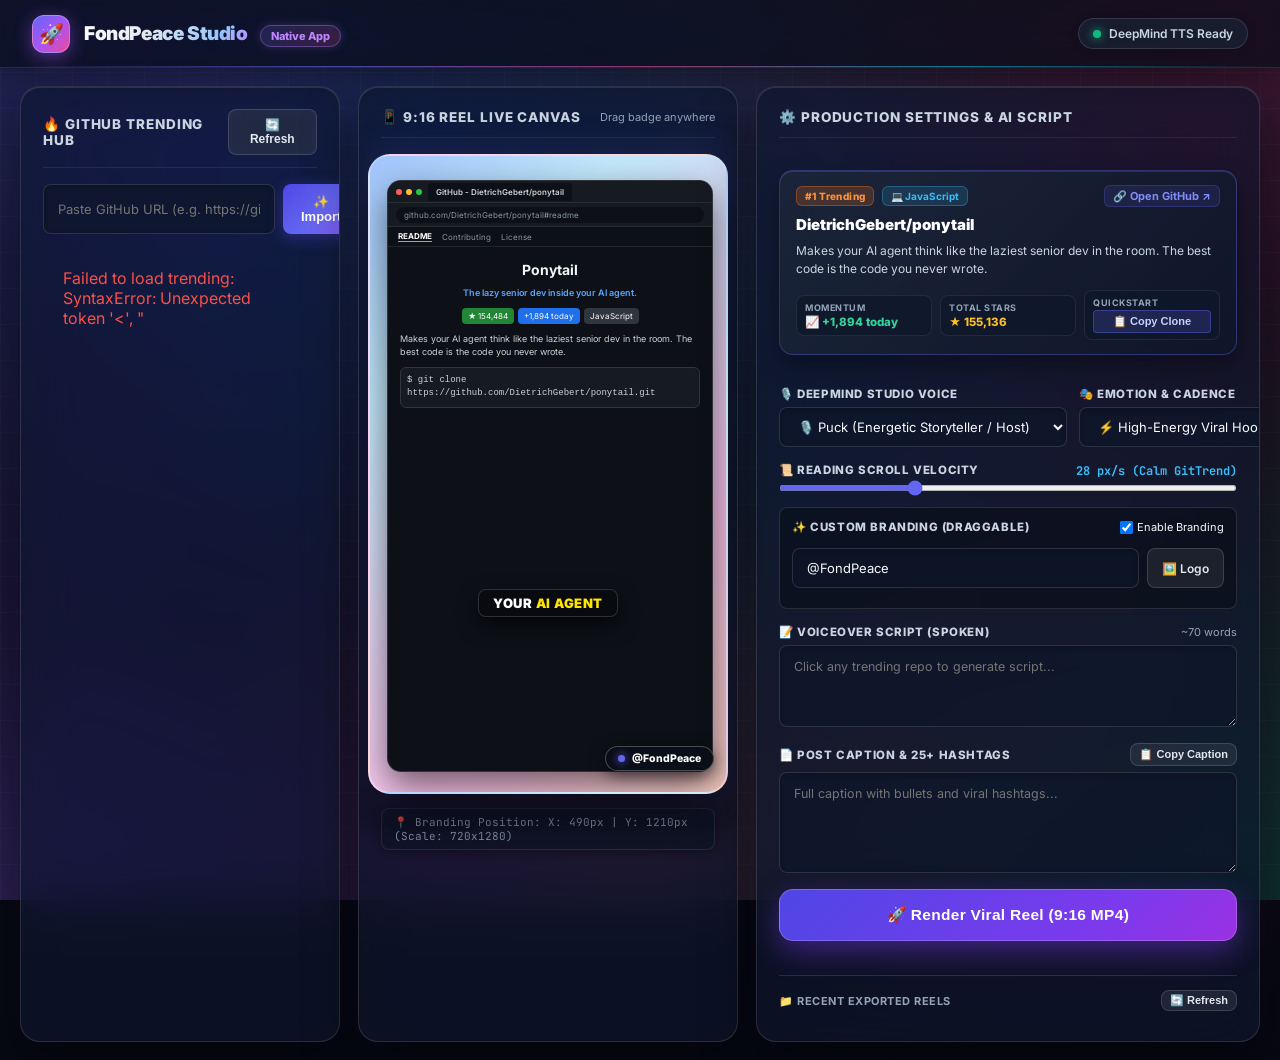
==== static/index.html @ ed423182 "Initial commit: FondPeace Studio - Viral GitTrend Reel Engine" ====
<!DOCTYPE html>
<html lang="en">
<head>
  <meta charset="UTF-8">
  <meta name="viewport" content="width=device-width, initial-scale=1.0, maximum-scale=1.0, user-scalable=no, viewport-fit=cover">
  <title>FondPeace Studio — Viral GitTrend Reel Engine</title>
  
  <!-- PWA & Native App Meta Tags -->
  <link rel="manifest" href="/static/manifest.json">
  <meta name="theme-color" content="#070913">
  <meta name="mobile-web-app-capable" content="yes">
  <meta name="apple-mobile-web-app-capable" content="yes">
  <meta name="apple-mobile-web-app-status-bar-style" content="black-translucent">
  <link rel="apple-touch-icon" href="/static/icon-192.png">
  <link rel="icon" type="image/png" href="/static/icon-192.png">

  <link rel="stylesheet" href="/static/style.css">
</head>
<body>

  <!-- Header -->
  <header>
    <div class="brand-container">
      <div class="brand-logo">🚀</div>
      <div>
        <span class="brand-title">FondPeace Studio</span>
        <span class="brand-tag">Native App</span>
      </div>
    </div>
    <div class="header-status">
      <div class="status-badge" id="api-status-pill">
        <span class="pulse-dot"></span>
        <span id="api-status-text">DeepMind TTS Ready</span>
      </div>
      <button id="btn-install-pwa" class="btn-install-app" title="Install as standalone desktop/mobile app" style="display: none;">
        <span>📲</span>
        <span>Install App</span>
      </button>
    </div>
  </header>

  <!-- Main Studio Layout -->
  <div class="studio-layout">

    <!-- Left Panel: Trending Hub -->
    <section class="panel" id="panel-trending">
      <div class="panel-header">
        <span class="panel-title">🔥 GitHub Trending Hub</span>
        <button id="btn-refresh-trending" class="btn-secondary" title="Fetch fresh daily trending repos">🔄 Refresh</button>
      </div>

      <div class="search-box">
        <input type="text" id="custom-repo-input" class="input-styled" placeholder="Paste GitHub URL (e.g. https://github.com/...)">
        <button id="btn-load-custom" class="btn-primary">✨ Import</button>
      </div>

      <div id="trending-list-container" class="trending-list">
        <!-- Loaded dynamically via app.js -->
        <div style="text-align:center; padding: 40px; color: var(--text-muted); font-size: 13px;">
          Scanning today's breakout repositories...
        </div>
      </div>
    </section>

    <!-- Center Panel: 9:16 Canvas Studio Preview with Draggable Watermark -->
    <section class="panel preview-panel" id="panel-preview">
      <div class="panel-header" style="width: 100%;">
        <span class="panel-title">📱 9:16 Reel Live Canvas</span>
        <div style="display: flex; gap: 8px; align-items: center;">
          <button id="btn-toggle-center-video" class="btn-secondary" style="display: none; padding: 3px 8px; font-size: 11px; color: var(--accent-green); border-color: rgba(16, 185, 129, 0.4);">▶️ Watch Video</button>
          <span style="font-size: 11px; color: var(--text-muted);" id="badge-drag-hint">Drag badge anywhere</span>
        </div>
      </div>

      <!-- 360x640 scaled preview of 720x1280 stage -->
      <div id="canvas-stage" class="canvas-wrapper">
        <!-- Live Center Video Player (Fills full 360x640 phone canvas with zero shrinking) -->
        <video id="center-video-player" class="center-video-canvas" controls autoplay loop playsinline style="display: none; position: absolute; inset: 0; width: 100%; height: 100%; object-fit: contain; background: #000; border-radius: 20px; z-index: 900;"></video>
        <div class="mockup-inner">
          <div class="mock-titlebar">
            <div style="display:flex; gap:4px;">
              <span style="width:6px; height:6px; border-radius:50%; background:#ff5f56; display:inline-block;"></span>
              <span style="width:6px; height:6px; border-radius:50%; background:#ffbd2e; display:inline-block;"></span>
              <span style="width:6px; height:6px; border-radius:50%; background:#27c93f; display:inline-block;"></span>
            </div>
            <div class="mock-tab" id="preview-tab-name">GitHub - DietrichGebert/ponytail</div>
          </div>
          <div class="mock-addressbar">
            <div class="mock-url" id="preview-address-url">github.com/DietrichGebert/ponytail#readme</div>
          </div>
          <div class="mock-subtabs">
            <span style="color:#fff; font-weight:700; border-bottom:1.5px solid #f78166;">README</span>
            <span>Contributing</span>
            <span>License</span>
          </div>
          <div class="mock-content" id="preview-mock-content">
            <h1 id="preview-repo-title">Ponytail</h1>
            <p id="preview-repo-tagline" style="text-align:center; color:#58a6ff; font-weight:600;">The lazy senior dev inside your AI agent.</p>
            <div style="display:flex; gap:4px; justify-content:center; margin:8px 0;">
              <span id="preview-stars-badge" style="background:#238636; color:#fff; padding:2px 6px; border-radius:4px; font-size:8px;">★ 154,484</span>
              <span id="preview-today-badge" style="background:#1f6feb; color:#fff; padding:2px 6px; border-radius:4px; font-size:8px;">+1,894 today</span>
              <span id="preview-lang-badge" style="background:#30363d; color:#fff; padding:2px 6px; border-radius:4px; font-size:8px;">JavaScript</span>
            </div>
            <p id="preview-repo-desc">Makes your AI agent think like the laziest senior dev in the room. The best code is the code you never wrote.</p>
            <div id="preview-cmd-badge" style="background:#161b22; padding:6px; border-radius:6px; border:1px solid #30363d; font-family:monospace; margin-top:8px;">
              $ git clone https://github.com/DietrichGebert/ponytail.git
            </div>
          </div>
        </div>

        <!-- Hormozi Subtitles Preview -->
        <div class="mock-captions">
          <div class="mock-caption-box">
            YOUR <span style="color: #ffe600;">AI AGENT</span>
          </div>
        </div>

        <!-- INTERACTIVE DRAGGABLE BRANDING ELEMENT -->
        <div id="draggable-branding" style="left: 235px; top: 590px;">
          <div class="branding-pill" id="preview-brand-element">
            <span class="branding-dot"></span>
            <span id="preview-brand-text">@FondPeace</span>
          </div>
        </div>
      </div>

      <div class="branding-pos-readout" id="pos-readout">
        📍 Branding Position: X: 490px | Y: 1210px (Scale: 720x1280)
      </div>
    </section>

    <!-- Right Panel: Voice, Branding, Script & Production Engine -->
    <section class="panel studio-controls" id="panel-studio">
      <div class="panel-header">
        <span class="panel-title">⚙️ Production Settings & AI Script</span>
      </div>

      <!-- Selected Repository Full Details Card -->
      <div id="selected-repo-card" class="selected-repo-card">
        <div class="selected-repo-header">
          <div style="display:flex; align-items:center; gap:8px;">
            <span id="selected-repo-rank" class="repo-rank-pill">#1 Trending</span>
            <span id="selected-repo-lang" class="repo-lang-pill">💻 JavaScript</span>
          </div>
          <a id="selected-repo-link" href="https://github.com/DietrichGebert/ponytail" target="_blank" rel="noopener noreferrer" class="repo-gh-link">
            🔗 Open GitHub ↗
          </a>
        </div>
        <h3 id="selected-repo-name" class="selected-repo-title">DietrichGebert/ponytail</h3>
        <p id="selected-repo-desc" class="selected-repo-description">
          Makes your AI agent think like the laziest senior dev in the room. The best code is the code you never wrote.
        </p>
        <div class="selected-repo-stats">
          <div class="stat-chip">
            <span class="stat-label">Momentum</span>
            <span id="selected-repo-today" class="stat-val highlight-green">📈 +1,894 today</span>
          </div>
          <div class="stat-chip">
            <span class="stat-label">Total Stars</span>
            <span id="selected-repo-stars" class="stat-val highlight-yellow">★ 155,136</span>
          </div>
          <div class="stat-chip">
            <span class="stat-label">Quickstart</span>
            <button id="btn-copy-clone-cmd" class="btn-copy-chip" title="Copy clone command">📋 Copy Clone</button>
          </div>
        </div>
      </div>

      <!-- Voice & Emotion -->
      <div style="display: grid; grid-template-columns: 1fr 1fr; gap: 12px;">
        <div class="control-group">
          <label class="control-label">🎙️ DeepMind Studio Voice</label>
          <select id="select-voice" class="select-styled">
            <option value="Puck" selected>🎙️ Puck (Energetic Storyteller / Host)</option>
            <option value="Fenrir">🔥 Fenrir (Bold & Intense Tech)</option>
            <option value="Zephyr">⚡ Zephyr (Gen-Z Fast-Paced Viral)</option>
            <option value="Kore">🌸 Kore (Calm Explainer)</option>
            <option value="Charon">🎬 Charon (Deep Cinematic Authority)</option>
          </select>
        </div>

        <div class="control-group">
          <label class="control-label">🎭 Emotion & Cadence</label>
          <select id="select-emotion" class="select-styled">
            <option value="high-energy viral storytelling" selected>⚡ High-Energy Viral Hook</option>
            <option value="bold breakthrough authority">🔥 Bold Tech Breakthrough</option>
            <option value="conversational podcast">🎙️ Conversational Storyteller</option>
            <option value="fast-paced modern">🚀 Fast-Paced Punchy</option>
          </select>
        </div>
      </div>

      <!-- Scroll Speed Slider -->
      <div class="control-group">
        <div style="display: flex; justify-content: space-between;">
          <label class="control-label">📜 Reading Scroll Velocity</label>
          <span class="slider-val" id="scroll-val">28 px/s (Calm GitTrend)</span>
        </div>
        <div class="slider-container">
          <input type="range" id="scroll-slider" class="slider-styled" min="15" max="60" value="28" step="1">
        </div>
      </div>

      <!-- Draggable Branding Settings -->
      <div class="control-group" style="background: rgba(0,0,0,0.3); padding: 12px; border-radius: var(--radius-sm); border: 1px solid var(--border-color);">
        <div style="display: flex; justify-content: space-between; align-items: center; margin-bottom: 8px;">
          <label class="control-label">✨ Custom Branding (Draggable)</label>
          <label style="font-size: 11px; display: flex; align-items: center; gap: 4px; cursor: pointer;">
            <input type="checkbox" id="brand-enabled-check" checked> Enable Branding
          </label>
        </div>

        <div style="display: flex; gap: 8px; margin-bottom: 8px;">
          <input type="text" id="brand-text-input" class="input-styled" value="@FondPeace" placeholder="Channel / Brand Text">
          <label class="btn-secondary" style="display: flex; align-items: center; gap: 4px; cursor: pointer;">
            🖼️ Logo
            <input type="file" id="logo-file-input" accept="image/*" style="display:none;">
          </label>
        </div>
      </div>

      <!-- AI Spoken Script -->
      <div class="control-group">
        <div style="display:flex; justify-content: space-between; align-items:center;">
          <label class="control-label">📝 Voiceover Script (Spoken)</label>
          <span style="font-size: 11px; color: var(--text-muted);" id="script-word-count">~70 words</span>
        </div>
        <textarea id="script-textarea" class="textarea-styled" rows="3" placeholder="Click any trending repo to generate script..."></textarea>
      </div>

      <!-- Full Instagram Caption -->
      <div class="control-group">
        <div style="display:flex; justify-content: space-between; align-items:center;">
          <label class="control-label">📄 Post Caption & 25+ Hashtags</label>
          <button id="btn-copy-caption" class="btn-secondary" style="padding: 4px 8px; font-size: 11px;">📋 Copy Caption</button>
        </div>
        <textarea id="caption-textarea" class="textarea-styled" rows="4" placeholder="Full caption with bullets and viral hashtags..."></textarea>
      </div>

      <!-- Render Action & Progress -->
      <button id="btn-render-reel" class="btn-cta">
        <span>🚀 Render Viral Reel (9:16 MP4)</span>
      </button>

      <!-- Live Progress Bar -->
      <div id="render-progress-card" class="render-card" style="display: none;">
        <div class="progress-header">
          <span id="progress-step-text">Rendering Reel...</span>
          <span id="progress-pct-text">0%</span>
        </div>
        <div class="progress-bar-bg">
          <div id="progress-bar-fill" class="progress-bar-fill"></div>
        </div>
        <div class="progress-status-msg">
          <span class="pulse-dot"></span>
          <span id="progress-detail-text">Preparing assets and Chromium pipeline...</span>
        </div>
      </div>

      <!-- Generated Video Output -->
      <div id="video-output-box" class="video-preview-box" style="display: none;">
        <div style="display:flex; justify-content:space-between; align-items:center;">
          <span style="font-weight:700; font-size:13px; color:var(--accent-green);">🎉 Viral Reel Generated!</span>
          <a id="btn-download-video" href="#" download class="btn-primary" style="padding:6px 12px; font-size:12px;">⬇️ Download MP4</a>
        </div>
        <video id="final-video-player" class="video-player" controls autoplay loop playsinline></video>
      </div>

      <!-- Recent Rendered Reels Gallery -->
      <div id="recent-videos-section" style="margin-top: 18px; border-top: 1px solid var(--border-color); padding-top: 14px;">
        <div style="display:flex; justify-content:space-between; align-items:center; margin-bottom:8px;">
          <span style="font-weight:700; font-size:11px; color:var(--text-muted); text-transform:uppercase; letter-spacing:0.5px;">📁 Recent Exported Reels</span>
          <button id="btn-refresh-videos" class="btn-secondary" style="padding:3px 8px; font-size:11px;">🔄 Refresh</button>
        </div>
        <div id="recent-videos-list" style="display:flex; flex-direction:column; gap:6px; max-height:150px; overflow-y:auto;">
          <!-- Dynamically populated -->
        </div>
      </div>

    </section>

  </div>

  <!-- Mobile Bottom App Navigation Bar (Active on Mobile & Small Tablets) -->
  <nav class="mobile-bottom-nav" id="mobile-nav">
    <button class="nav-tab active" data-target="panel-trending">
      <span class="nav-icon">🔥</span>
      <span class="nav-label">Trending</span>
    </button>
    <button class="nav-tab" data-target="panel-preview">
      <span class="nav-icon">📱</span>
      <span class="nav-label">Preview</span>
    </button>
    <button class="nav-tab" data-target="panel-studio">
      <span class="nav-icon">⚙️</span>
      <span class="nav-label">Studio</span>
    </button>
    <button class="nav-tab" data-target="recent-videos-section">
      <span class="nav-icon">📁</span>
      <span class="nav-label">Library</span>
    </button>
  </nav>

  <script src="/static/app.js"></script>
</body>
</html>
---- static/style.css ----
@import url('https://fonts.googleapis.com/css2?family=Inter:wght@400;500;600;700;800;900&family=JetBrains+Mono:wght@400;600;700&display=swap');

:root {
  --bg-primary: #070913;
  --bg-secondary: #0f172a;
  --bg-card: rgba(15, 23, 42, 0.68);
  --bg-card-hover: rgba(30, 41, 59, 0.85);
  --border-color: rgba(255, 255, 255, 0.12);
  --border-accent: rgba(99, 102, 241, 0.4);
  --text-main: #f8fafc;
  --text-muted: #94a3b8;
  --accent-blue: #38bdf8;
  --accent-indigo: #6366f1;
  --accent-purple: #a855f7;
  --accent-pink: #ec4899;
  --accent-orange: #f97316;
  --accent-green: #10b981;
  --accent-yellow: #facc15;
  --radius-lg: 20px;
  --radius-md: 14px;
  --radius-sm: 8px;
  --shadow-lg: 0 20px 50px rgba(0, 0, 0, 0.55);
  --shadow-glow: 0 0 35px rgba(99, 102, 241, 0.3);
}

* {
  box-sizing: border-box;
  margin: 0;
  padding: 0;
}

/* Custom Scrollbar */
::-webkit-scrollbar {
  width: 6px;
  height: 6px;
}
::-webkit-scrollbar-track {
  background: rgba(0, 0, 0, 0.2);
}
::-webkit-scrollbar-thumb {
  background: rgba(99, 102, 241, 0.4);
  border-radius: 4px;
}
::-webkit-scrollbar-thumb:hover {
  background: rgba(168, 85, 247, 0.7);
}

body {
  background-color: var(--bg-primary);
  background-image:
    /* Futuristic Grid Overlay */
    linear-gradient(rgba(255, 255, 255, 0.025) 1px, transparent 1px),
    linear-gradient(90deg, rgba(255, 255, 255, 0.025) 1px, transparent 1px),
    /* Rich Vibrant Cyber Aurora Mesh */
    radial-gradient(at 0% 0%, rgba(99, 102, 241, 0.28) 0px, transparent 50%),
    radial-gradient(at 100% 0%, rgba(236, 72, 153, 0.24) 0px, transparent 50%),
    radial-gradient(at 50% 30%, rgba(14, 165, 233, 0.20) 0px, transparent 60%),
    radial-gradient(at 0% 100%, rgba(139, 92, 246, 0.28) 0px, transparent 50%),
    radial-gradient(at 100% 100%, rgba(16, 185, 129, 0.22) 0px, transparent 50%),
    radial-gradient(at 50% 100%, rgba(244, 63, 94, 0.18) 0px, transparent 50%);
  background-size: 36px 36px, 36px 36px, 100% 100%, 100% 100%, 100% 100%, 100% 100%, 100% 100%, 100% 100%;
  background-attachment: fixed;
  color: var(--text-main);
  font-family: 'Inter', -apple-system, BlinkMacSystemFont, sans-serif;
  min-height: 100vh;
  overflow-x: hidden;
  position: relative;
}

/* Ambient Moving Glow Spheres */
body::before {
  content: '';
  position: fixed;
  top: -15%;
  left: -10%;
  width: 55vw;
  height: 55vw;
  border-radius: 50%;
  background: radial-gradient(circle, rgba(99, 102, 241, 0.18) 0%, transparent 70%);
  filter: blur(80px);
  pointer-events: none;
  z-index: 0;
  animation: floatOrb 20s ease-in-out infinite alternate;
}

body::after {
  content: '';
  position: fixed;
  bottom: -15%;
  right: -10%;
  width: 55vw;
  height: 55vw;
  border-radius: 50%;
  background: radial-gradient(circle, rgba(236, 72, 153, 0.16) 0%, transparent 70%);
  filter: blur(80px);
  pointer-events: none;
  z-index: 0;
  animation: floatOrb 24s ease-in-out infinite alternate-reverse;
}

@keyframes floatOrb {
  0% { transform: translate(0, 0) scale(1); }
  50% { transform: translate(60px, 40px) scale(1.1); }
  100% { transform: translate(-40px, 80px) scale(0.95); }
}

/* Header */
header {
  height: 68px;
  background: rgba(11, 15, 25, 0.78);
  backdrop-filter: blur(20px) saturate(180%);
  -webkit-backdrop-filter: blur(20px) saturate(180%);
  border-bottom: 1px solid rgba(255, 255, 255, 0.1);
  box-shadow: 0 4px 30px rgba(0, 0, 0, 0.4);
  display: flex;
  align-items: center;
  justify-content: space-between;
  padding: 0 32px;
  position: sticky;
  top: 0;
  z-index: 1000;
}

header::after {
  content: '';
  position: absolute;
  bottom: 0;
  left: 0;
  right: 0;
  height: 1px;
  background: linear-gradient(90deg, 
    transparent 0%, 
    rgba(99, 102, 241, 0.6) 25%, 
    rgba(236, 72, 153, 0.6) 50%, 
    rgba(6, 182, 212, 0.6) 75%, 
    transparent 100%);
}

.brand-container {
  display: flex;
  align-items: center;
  gap: 14px;
}

.brand-logo {
  width: 38px;
  height: 38px;
  border-radius: 12px;
  background: linear-gradient(135deg, #6366f1 0%, #a855f7 50%, #ec4899 100%);
  display: flex;
  align-items: center;
  justify-content: center;
  font-weight: 900;
  font-size: 20px;
  box-shadow: 0 4px 18px rgba(168, 85, 247, 0.45);
  border: 1px solid rgba(255, 255, 255, 0.25);
  transition: transform 0.2s ease;
}

.brand-logo:hover {
  transform: rotate(6deg) scale(1.05);
}

.brand-title {
  font-size: 19px;
  font-weight: 900;
  letter-spacing: -0.4px;
  background: linear-gradient(135deg, #ffffff 0%, #e2e8f0 40%, #93c5fd 80%, #c084fc 100%);
  -webkit-background-clip: text;
  -webkit-text-fill-color: transparent;
}

.brand-tag {
  background: linear-gradient(135deg, rgba(99, 102, 241, 0.2), rgba(236, 72, 153, 0.2));
  color: #c084fc;
  border: 1px solid rgba(192, 132, 252, 0.35);
  border-radius: 20px;
  font-size: 11px;
  font-weight: 800;
  padding: 3px 10px;
  margin-left: 8px;
  box-shadow: 0 0 10px rgba(192, 132, 252, 0.2);
}

.header-status {
  display: flex;
  align-items: center;
  gap: 16px;
}

.status-badge {
  display: flex;
  align-items: center;
  gap: 8px;
  font-size: 12px;
  font-weight: 600;
  color: #cbd5e1;
  background: rgba(30, 41, 59, 0.6);
  padding: 7px 14px;
  border-radius: 20px;
  border: 1px solid rgba(255, 255, 255, 0.12);
  backdrop-filter: blur(12px);
  box-shadow: 0 2px 10px rgba(0, 0, 0, 0.2);
}

.pulse-dot {
  width: 8px;
  height: 8px;
  border-radius: 50%;
  background: var(--accent-green);
  box-shadow: 0 0 10px var(--accent-green);
  animation: pulse 2s infinite;
}

@keyframes pulse {
  0% { transform: scale(0.95); box-shadow: 0 0 0 0 rgba(16, 185, 129, 0.7); }
  70% { transform: scale(1); box-shadow: 0 0 0 8px rgba(16, 185, 129, 0); }
  100% { transform: scale(0.95); box-shadow: 0 0 0 0 rgba(16, 185, 129, 0); }
}

/* Main Studio Layout */
.studio-layout {
  display: grid;
  grid-template-columns: 370px 420px 1fr;
  gap: 24px;
  padding: 24px 32px;
  max-width: 1720px;
  margin: 0 auto;
  min-height: calc(100vh - 68px);
  position: relative;
  z-index: 10;
}

/* Ultra Glassmorphic Panels */
.panel {
  background: var(--bg-card);
  backdrop-filter: blur(28px) saturate(180%);
  -webkit-backdrop-filter: blur(28px) saturate(180%);
  border: 1px solid var(--border-color);
  border-radius: var(--radius-lg);
  padding: 22px;
  display: flex;
  flex-direction: column;
  box-shadow: 
    var(--shadow-lg),
    inset 0 1px 0 rgba(255, 255, 255, 0.12),
    0 0 30px rgba(99, 102, 241, 0.06);
  position: relative;
  overflow: hidden;
  transition: border-color 0.25s ease, box-shadow 0.25s ease;
}

.panel:hover {
  border-color: rgba(99, 102, 241, 0.3);
  box-shadow: 
    var(--shadow-lg),
    inset 0 1px 0 rgba(255, 255, 255, 0.18),
    0 0 40px rgba(99, 102, 241, 0.12);
}

.panel-header {
  display: flex;
  align-items: center;
  justify-content: space-between;
  margin-bottom: 16px;
  padding-bottom: 12px;
  border-bottom: 1px solid rgba(255, 255, 255, 0.08);
}

.panel-title {
  font-size: 13.5px;
  font-weight: 800;
  text-transform: uppercase;
  letter-spacing: 0.9px;
  color: #cbd5e1;
  display: flex;
  align-items: center;
  gap: 8px;
}

/* Search Box & Inputs */
.search-box {
  display: flex;
  gap: 8px;
  margin-bottom: 14px;
}

.input-styled {
  flex: 1;
  background: rgba(15, 23, 42, 0.75);
  border: 1px solid rgba(255, 255, 255, 0.12);
  border-radius: var(--radius-sm);
  color: var(--text-main);
  padding: 11px 14px;
  font-size: 13px;
  font-family: inherit;
  transition: all 0.2s ease;
  box-shadow: inset 0 2px 4px rgba(0, 0, 0, 0.25);
}

.input-styled:focus {
  outline: none;
  border-color: var(--accent-indigo);
  background: rgba(15, 23, 42, 0.95);
  box-shadow: 0 0 0 3px rgba(99, 102, 241, 0.25), inset 0 2px 4px rgba(0, 0, 0, 0.2);
}

.btn-primary {
  background: linear-gradient(135deg, #4f46e5 0%, #6366f1 50%, #8b5cf6 100%);
  color: #ffffff;
  border: none;
  border-radius: var(--radius-sm);
  padding: 10px 18px;
  font-weight: 700;
  font-size: 13px;
  cursor: pointer;
  display: flex;
  align-items: center;
  gap: 6px;
  box-shadow: 0 4px 16px rgba(79, 70, 229, 0.4);
  transition: all 0.2s cubic-bezier(0.4, 0, 0.2, 1);
}

.btn-primary:hover {
  transform: translateY(-2px);
  box-shadow: 0 6px 20px rgba(99, 102, 241, 0.6);
}

.btn-primary:active {
  transform: translateY(0);
}

.btn-secondary {
  background: rgba(255, 255, 255, 0.08);
  color: #e2e8f0;
  border: 1px solid rgba(255, 255, 255, 0.14);
  border-radius: var(--radius-sm);
  padding: 8px 14px;
  font-size: 12px;
  font-weight: 600;
  cursor: pointer;
  transition: all 0.2s ease;
  backdrop-filter: blur(10px);
}

.btn-secondary:hover {
  background: rgba(255, 255, 255, 0.16);
  border-color: rgba(255, 255, 255, 0.28);
  transform: translateY(-1px);
}

/* Trending Repos List */
.trending-list {
  flex: 1 1 auto;
  min-height: 0;
  max-height: calc(100vh - 210px);
  overflow-y: auto;
  display: flex;
  flex-direction: column;
  gap: 12px;
  padding-right: 6px;
}

.repo-card {
  flex-shrink: 0 !important;
  min-height: 112px;
  background: rgba(30, 41, 59, 0.65);
  backdrop-filter: blur(14px);
  border: 1px solid rgba(255, 255, 255, 0.1);
  border-radius: var(--radius-md);
  padding: 14px 16px;
  cursor: pointer;
  transition: all 0.22s cubic-bezier(0.4, 0, 0.2, 1);
  position: relative;
  display: flex;
  flex-direction: column;
  box-sizing: border-box;
}

.repo-card::before {
  content: '';
  position: absolute;
  top: 0; left: 0; right: 0; height: 2px;
  background: linear-gradient(90deg, transparent, rgba(99, 102, 241, 0.8), transparent);
  opacity: 0;
  transition: opacity 0.25s;
}

.repo-card:hover {
  border-color: rgba(99, 102, 241, 0.45);
  background: rgba(30, 41, 59, 0.9);
  transform: translateX(4px);
  box-shadow: 0 8px 24px rgba(0, 0, 0, 0.35), 0 0 20px rgba(99, 102, 241, 0.15);
}

.repo-card:hover::before {
  opacity: 1;
}

.repo-card.active {
  border-color: #818cf8;
  background: rgba(99, 102, 241, 0.2);
  box-shadow: 0 0 25px rgba(99, 102, 241, 0.3), inset 0 0 15px rgba(99, 102, 241, 0.1);
}

.repo-card.active::before {
  opacity: 1;
  background: linear-gradient(90deg, #6366f1, #ec4899);
}

.repo-card-top {
  display: flex;
  align-items: center;
  justify-content: space-between;
  margin-bottom: 8px;
}

.repo-rank-pill {
  font-size: 10px;
  font-weight: 800;
  padding: 3px 8px;
  border-radius: 6px;
  background: rgba(249, 115, 22, 0.2);
  color: #fb923c;
  border: 1px solid rgba(249, 115, 22, 0.35);
  letter-spacing: 0.4px;
}

.repo-lang-pill {
  font-size: 10px;
  font-weight: 700;
  padding: 3px 8px;
  border-radius: 6px;
  background: rgba(56, 189, 248, 0.15);
  color: #38bdf8;
  border: 1px solid rgba(56, 189, 248, 0.3);
}

.repo-stars-today {
  font-size: 11.5px;
  font-weight: 800;
  color: var(--accent-green);
  text-shadow: 0 0 8px rgba(16, 185, 129, 0.4);
}

.repo-name {
  font-weight: 800;
  font-size: 14.5px;
  color: #ffffff;
  margin-bottom: 6px;
  word-break: break-word;
  line-height: 1.35;
}

.repo-desc {
  font-size: 12px;
  color: #cbd5e1;
  line-height: 1.5;
  margin-bottom: 10px;
  display: -webkit-box;
  -webkit-line-clamp: 3;
  -webkit-box-orient: vertical;
  overflow: hidden;
}

.repo-meta {
  display: flex;
  gap: 14px;
  font-size: 11px;
  color: #94a3b8;
  font-weight: 600;
  margin-top: auto;
}

/* Selected Repository Overview Card in Right Panel */
.selected-repo-card {
  background: linear-gradient(135deg, rgba(30, 41, 59, 0.75) 0%, rgba(15, 23, 42, 0.85) 100%);
  border: 1px solid rgba(99, 102, 241, 0.35);
  border-radius: var(--radius-md);
  padding: 14px 16px;
  margin-bottom: 16px;
  box-shadow: 0 10px 25px rgba(0, 0, 0, 0.35), inset 0 1px 0 rgba(255, 255, 255, 0.1);
  display: flex;
  flex-direction: column;
  gap: 8px;
  position: relative;
}

.selected-repo-header {
  display: flex;
  justify-content: space-between;
  align-items: center;
}

.repo-gh-link {
  font-size: 11px;
  color: #818cf8;
  text-decoration: none;
  font-weight: 700;
  padding: 3px 8px;
  border-radius: 6px;
  background: rgba(99, 102, 241, 0.12);
  border: 1px solid rgba(99, 102, 241, 0.25);
  transition: all 0.2s;
}

.repo-gh-link:hover {
  background: rgba(99, 102, 241, 0.25);
  color: #c7d2fe;
}

.selected-repo-title {
  font-size: 15px;
  font-weight: 900;
  color: #ffffff;
  margin: 0;
  word-break: break-word;
}

.selected-repo-description {
  font-size: 12px;
  color: #cbd5e1;
  line-height: 1.5;
  margin: 0;
}

.selected-repo-stats {
  display: flex;
  align-items: center;
  gap: 8px;
  margin-top: 4px;
}

.stat-chip {
  flex: 1;
  background: rgba(15, 23, 42, 0.7);
  border: 1px solid rgba(255, 255, 255, 0.08);
  border-radius: 8px;
  padding: 6px 8px;
  display: flex;
  flex-direction: column;
  gap: 2px;
}

.stat-label {
  font-size: 9px;
  text-transform: uppercase;
  letter-spacing: 0.5px;
  color: var(--text-muted);
  font-weight: 700;
}

.stat-val {
  font-size: 11.5px;
  font-weight: 800;
}

.highlight-green {
  color: #34d399;
}

.highlight-yellow {
  color: #fbbf24;
}

.btn-copy-chip {
  background: rgba(99, 102, 241, 0.2);
  border: 1px solid rgba(99, 102, 241, 0.4);
  color: #c7d2fe;
  font-size: 11px;
  font-weight: 700;
  border-radius: 4px;
  padding: 4px;
  cursor: pointer;
  transition: all 0.2s;
  text-align: center;
}

.btn-copy-chip:hover {
  background: rgba(99, 102, 241, 0.4);
  color: #ffffff;
}

/* Center Panel: 9:16 Canvas Stage */
.preview-panel {
  display: flex;
  flex-direction: column;
  align-items: center;
}

.canvas-wrapper {
  width: 360px;
  height: 640px;
  border-radius: 22px;
  overflow: hidden;
  position: relative;
  box-shadow: 
    0 25px 60px rgba(0, 0, 0, 0.75),
    0 0 35px rgba(99, 102, 241, 0.25);
  border: 2px solid rgba(255, 255, 255, 0.2);
  background: linear-gradient(135deg, #a1c4fd 0%, #c2e9fb 25%, #fbc2eb 70%, #fad0c4 100%);
  user-select: none;
  transition: transform 0.3s ease;
}

/* Scaled Mockup inside 360x640 preview */
.mockup-inner {
  position: absolute;
  top: 24px;
  left: 17px;
  width: 326px;
  height: 592px;
  background: #0d1117;
  border-radius: 14px;
  box-shadow: 0 14px 35px rgba(0, 0, 0, 0.55);
  border: 1px solid rgba(255, 255, 255, 0.15);
  display: flex;
  flex-direction: column;
  overflow: hidden;
}

.mock-titlebar {
  height: 22px;
  background: #161b22;
  display: flex;
  align-items: center;
  padding: 0 8px;
  gap: 6px;
  border-bottom: 1px solid rgba(255, 255, 255, 0.08);
}

.mock-tab {
  height: 18px;
  background: #0d1117;
  border-radius: 4px 4px 0 0;
  display: flex;
  align-items: center;
  padding: 0 8px;
  font-size: 8px;
  font-weight: 600;
  color: #c9d1d9;
}

.mock-addressbar {
  height: 24px;
  background: #161b22;
  display: flex;
  align-items: center;
  padding: 0 8px;
  border-bottom: 1px solid rgba(255, 255, 255, 0.08);
}

.mock-url {
  height: 16px;
  background: #0d1117;
  border-radius: 8px;
  flex: 1;
  padding: 0 8px;
  font-size: 8px;
  color: #8b949e;
  display: flex;
  align-items: center;
}

.mock-subtabs {
  height: 20px;
  background: #0d1117;
  border-bottom: 1px solid #21262d;
  display: flex;
  align-items: center;
  padding: 0 10px;
  gap: 10px;
  font-size: 8px;
  color: #8b949e;
}

.mock-content {
  flex: 1;
  padding: 12px;
  color: #c9d1d9;
  font-size: 9px;
  line-height: 1.5;
  overflow: hidden;
}

.mock-content h1 { font-size: 14px; margin-bottom: 6px; color: #f0f6fc; text-align: center; }
.mock-content p { margin-bottom: 6px; }

/* Dynamic Subtitles Preview (Social Safe Zone: Instagram / YouTube Shorts / Facebook Reels) */
.mock-captions {
  position: absolute;
  bottom: 175px;
  left: 0;
  right: 0;
  display: flex;
  justify-content: center;
  padding: 0 25px;
  pointer-events: none;
  z-index: 90;
}

.mock-caption-box {
  background: rgba(10, 10, 15, 0.94);
  border-radius: 8px;
  padding: 5px 14px;
  box-shadow: 0 8px 20px rgba(0, 0, 0, 0.7);
  border: 1px solid rgba(255, 255, 255, 0.15);
  font-weight: 900;
  font-size: 13px;
  letter-spacing: 0.5px;
  color: #ffffff;
  text-transform: uppercase;
}

/* DRAGGABLE BRANDING OVERLAY */
#draggable-branding {
  position: absolute;
  cursor: grab;
  user-select: none;
  z-index: 100;
  transition: transform 0.05s ease, box-shadow 0.15s ease;
}

#draggable-branding:active {
  cursor: grabbing;
  transform: scale(1.08);
  box-shadow: 0 0 24px rgba(99, 102, 241, 0.8);
}

.branding-pill {
  background: rgba(11, 15, 25, 0.95);
  border: 1px solid rgba(255, 255, 255, 0.25);
  border-radius: 16px;
  padding: 5px 12px;
  display: flex;
  align-items: center;
  gap: 7px;
  color: #ffffff;
  font-weight: 800;
  font-size: 10.5px;
  box-shadow: 0 4px 16px rgba(0,0,0,0.6);
  backdrop-filter: blur(8px);
}

.branding-dot {
  width: 7px;
  height: 7px;
  border-radius: 50%;
  background: var(--accent-indigo);
  box-shadow: 0 0 8px var(--accent-indigo);
}

.branding-pos-readout {
  margin-top: 14px;
  font-size: 11px;
  color: #94a3b8;
  font-family: 'JetBrains Mono', monospace;
  background: rgba(15, 23, 42, 0.65);
  padding: 6px 12px;
  border-radius: 8px;
  border: 1px solid rgba(255, 255, 255, 0.1);
  box-shadow: 0 2px 8px rgba(0, 0, 0, 0.25);
}

/* Right Studio Panel: Controls & Production Engine */
.studio-controls {
  display: flex;
  flex-direction: column;
  gap: 16px;
}

.control-group {
  display: flex;
  flex-direction: column;
  gap: 6px;
}

.control-label {
  font-size: 11.5px;
  font-weight: 800;
  color: #cbd5e1;
  text-transform: uppercase;
  letter-spacing: 0.6px;
}

.select-styled {
  background: rgba(15, 23, 42, 0.75);
  border: 1px solid rgba(255, 255, 255, 0.12);
  border-radius: var(--radius-sm);
  color: var(--text-main);
  padding: 10px 14px;
  font-size: 13px;
  font-family: inherit;
  cursor: pointer;
  box-shadow: inset 0 2px 4px rgba(0, 0, 0, 0.25);
  transition: all 0.2s ease;
}

.select-styled:focus {
  outline: none;
  border-color: var(--accent-indigo);
  background: rgba(15, 23, 42, 0.95);
  box-shadow: 0 0 0 3px rgba(99, 102, 241, 0.25);
}

.textarea-styled {
  background: rgba(15, 23, 42, 0.75);
  border: 1px solid rgba(255, 255, 255, 0.12);
  border-radius: var(--radius-sm);
  color: var(--text-main);
  padding: 12px 14px;
  font-size: 12.5px;
  line-height: 1.5;
  font-family: inherit;
  resize: vertical;
  min-height: 75px;
  box-shadow: inset 0 2px 4px rgba(0, 0, 0, 0.25);
  transition: all 0.2s ease;
}

.textarea-styled:focus {
  outline: none;
  border-color: var(--accent-indigo);
  background: rgba(15, 23, 42, 0.95);
  box-shadow: 0 0 0 3px rgba(99, 102, 241, 0.25);
}

/* Slider */
.slider-container {
  display: flex;
  align-items: center;
  gap: 12px;
}

.slider-styled {
  flex: 1;
  accent-color: var(--accent-indigo);
  cursor: pointer;
  height: 6px;
  border-radius: 3px;
}

.slider-val {
  font-family: 'JetBrains Mono', monospace;
  font-size: 12px;
  font-weight: 700;
  color: var(--accent-blue);
  min-width: 50px;
}

/* Progress Section */
.render-card {
  background: rgba(15, 23, 42, 0.9);
  border: 1px solid var(--border-accent);
  border-radius: var(--radius-md);
  padding: 18px;
  margin-top: 10px;
  box-shadow: 0 10px 30px rgba(0, 0, 0, 0.5), 0 0 25px rgba(99, 102, 241, 0.2);
}

.progress-header {
  display: flex;
  justify-content: space-between;
  margin-bottom: 10px;
  font-size: 13px;
  font-weight: 700;
  color: #e2e8f0;
}

.progress-bar-bg {
  height: 10px;
  background: rgba(255, 255, 255, 0.08);
  border-radius: 6px;
  overflow: hidden;
  margin-bottom: 12px;
  box-shadow: inset 0 2px 4px rgba(0, 0, 0, 0.4);
}

.progress-bar-fill {
  height: 100%;
  width: 0%;
  background: linear-gradient(90deg, #06b6d4 0%, #3b82f6 30%, #8b5cf6 70%, #ec4899 100%);
  background-size: 200% 100%;
  animation: shimmerBar 2.5s linear infinite;
  border-radius: 6px;
  box-shadow: 0 0 14px rgba(139, 92, 246, 0.7);
  transition: width 0.35s ease;
}

@keyframes shimmerBar {
  0% { background-position: 200% 0; }
  100% { background-position: -200% 0; }
}

.progress-status-msg {
  font-size: 12px;
  color: #cbd5e1;
  display: flex;
  align-items: center;
  gap: 8px;
}

/* Video Output Modal/Area */
.video-preview-box {
  margin-top: 14px;
  display: flex;
  flex-direction: column;
  align-items: center;
  gap: 12px;
  background: rgba(15, 23, 42, 0.95);
  padding: 16px;
  border-radius: var(--radius-md);
  border: 1px solid rgba(16, 185, 129, 0.4);
  box-shadow: 0 10px 30px rgba(0, 0, 0, 0.6), 0 0 25px rgba(16, 185, 129, 0.2);
}

.video-player {
  width: 100%;
  max-width: 292px;
  aspect-ratio: 9 / 16;
  max-height: 520px;
  border-radius: var(--radius-md);
  outline: none;
  background: #000000;
  box-shadow: 0 12px 36px rgba(0, 0, 0, 0.75);
  display: block;
}

/* Super CTA Button */
.btn-cta {
  background: linear-gradient(135deg, #4f46e5 0%, #7c3aed 35%, #c026d3 70%, #f43f5e 100%);
  background-size: 200% 200%;
  animation: gradientShift 6s ease infinite;
  color: #ffffff;
  border: none;
  border-radius: var(--radius-md);
  padding: 16px 24px;
  font-size: 15.5px;
  font-weight: 900;
  letter-spacing: 0.3px;
  cursor: pointer;
  display: flex;
  align-items: center;
  justify-content: center;
  gap: 10px;
  box-shadow: 0 10px 30px rgba(124, 58, 237, 0.45);
  position: relative;
  overflow: hidden;
  transition: all 0.25s cubic-bezier(0.4, 0, 0.2, 1);
  border: 1px solid rgba(255, 255, 255, 0.2);
}

@keyframes gradientShift {
  0% { background-position: 0% 50%; }
  50% { background-position: 100% 50%; }
  100% { background-position: 0% 50%; }
}

.btn-cta:hover {
  transform: translateY(-3px) scale(1.01);
  box-shadow: 0 15px 40px rgba(192, 38, 211, 0.65);
}

.btn-cta:active {
  transform: translateY(-1px);
}

.btn-cta:disabled {
  opacity: 0.55;
  cursor: not-allowed;
  transform: none;
  box-shadow: none;
}

/* ==========================================================================
   PWA & NATIVE DESKTOP / MOBILE APP STYLES
   ========================================================================== */
.btn-install-app {
  background: linear-gradient(135deg, #10b981 0%, #059669 100%);
  color: #ffffff;
  border: 1px solid rgba(255, 255, 255, 0.25);
  border-radius: 20px;
  padding: 6px 14px;
  font-size: 12px;
  font-weight: 800;
  display: flex;
  align-items: center;
  gap: 6px;
  cursor: pointer;
  box-shadow: 0 4px 16px rgba(16, 185, 129, 0.4);
  transition: transform 0.2s ease, box-shadow 0.2s ease;
}
.btn-install-app:hover {
  transform: translateY(-2px);
  box-shadow: 0 6px 20px rgba(16, 185, 129, 0.6);
}

/* Bottom Mobile App Navigation Bar */
.mobile-bottom-nav {
  display: none;
  position: fixed;
  bottom: 0;
  left: 0;
  right: 0;
  height: 64px;
  background: rgba(11, 15, 25, 0.94);
  backdrop-filter: blur(24px) saturate(180%);
  -webkit-backdrop-filter: blur(24px) saturate(180%);
  border-top: 1px solid rgba(255, 255, 255, 0.12);
  z-index: 99999;
  align-items: center;
  justify-content: space-around;
  padding: 0 8px;
  box-shadow: 0 -4px 30px rgba(0, 0, 0, 0.7);
}

.nav-tab {
  background: transparent;
  border: none;
  color: #94a3b8;
  display: flex;
  flex-direction: column;
  align-items: center;
  justify-content: center;
  gap: 3px;
  padding: 6px 14px;
  border-radius: 12px;
  cursor: pointer;
  transition: all 0.2s ease;
  flex: 1;
  max-width: 90px;
}
.nav-tab .nav-icon {
  font-size: 18px;
  transition: transform 0.2s ease;
}
.nav-tab .nav-label {
  font-size: 10px;
  font-weight: 700;
  letter-spacing: 0.2px;
}
.nav-tab:hover {
  color: #f1f5f9;
}
.nav-tab.active {
  color: #38bdf8;
  background: rgba(56, 189, 248, 0.12);
}
.nav-tab.active .nav-icon {
  transform: scale(1.15);
}

/* ==========================================================================
   RESPONSIVE DESIGN BREAKPOINTS (Desktop, Laptop, Tablet, Mobile)
   ========================================================================== */

/* 1. Laptops / Smaller Desktops (1100px - 1380px) */
@media (max-width: 1380px) {
  .studio-layout {
    grid-template-columns: 320px 380px 1fr;
    gap: 18px;
    padding: 18px 20px;
  }
}

@media (max-width: 1180px) {
  .studio-layout {
    grid-template-columns: 290px 360px 1fr;
    gap: 14px;
    padding: 14px 16px;
  }
}

/* 2. Tablets & Mobile Devices (< 992px) */
@media (max-width: 991px) {
  header {
    padding: 0 16px;
    height: 60px;
  }
  .header-status #api-status-pill {
    display: none;
  }
  .mobile-bottom-nav {
    display: flex;
  }

  .studio-layout {
    display: block;
    padding: 16px;
    padding-bottom: 84px; /* Space for bottom nav */
    max-width: 720px;
    margin: 0 auto;
  }

  /* Single panel active at a time on mobile/tablet */
  .studio-layout > .panel {
    display: none !important;
    width: 100% !important;
    margin-bottom: 20px;
  }
  .studio-layout > .panel.tab-active {
    display: flex !important;
    animation: fadeIn 0.25s ease-out;
  }

  /* Responsive preview center on mobile */
  .preview-panel {
    align-items: center;
  }
  .canvas-wrapper {
    margin: 0 auto;
  }

  /* Responsive selected repo card */
  .selected-repo-stats {
    flex-wrap: wrap;
    gap: 6px;
  }

  @keyframes fadeIn {
    from { opacity: 0; transform: translateY(8px); }
    to { opacity: 1; transform: translateY(0); }
  }
}

/* 3. Small Mobile Phones (< 480px) */
@media (max-width: 480px) {
  header {
    height: 56px;
    padding: 0 12px;
  }
  .brand-title {
    font-size: 16px;
  }
  .brand-tag {
    font-size: 9px;
    padding: 2px 6px;
  }

  .studio-layout {
    padding: 10px;
    padding-bottom: 80px;
  }
  .panel {
    padding: 14px;
    border-radius: var(--radius-md);
  }

  /* Scale 360px canvas on narrower 320-360px screens */
  .canvas-wrapper {
    transform: scale(0.88);
    transform-origin: top center;
    margin-bottom: -70px;
  }

  .search-box {
    flex-direction: column;
    gap: 8px;
  }
  .search-box input, .search-box button {
    width: 100%;
  }

  .btn-cta {
    padding: 14px 18px;
    font-size: 14px;
  }
}
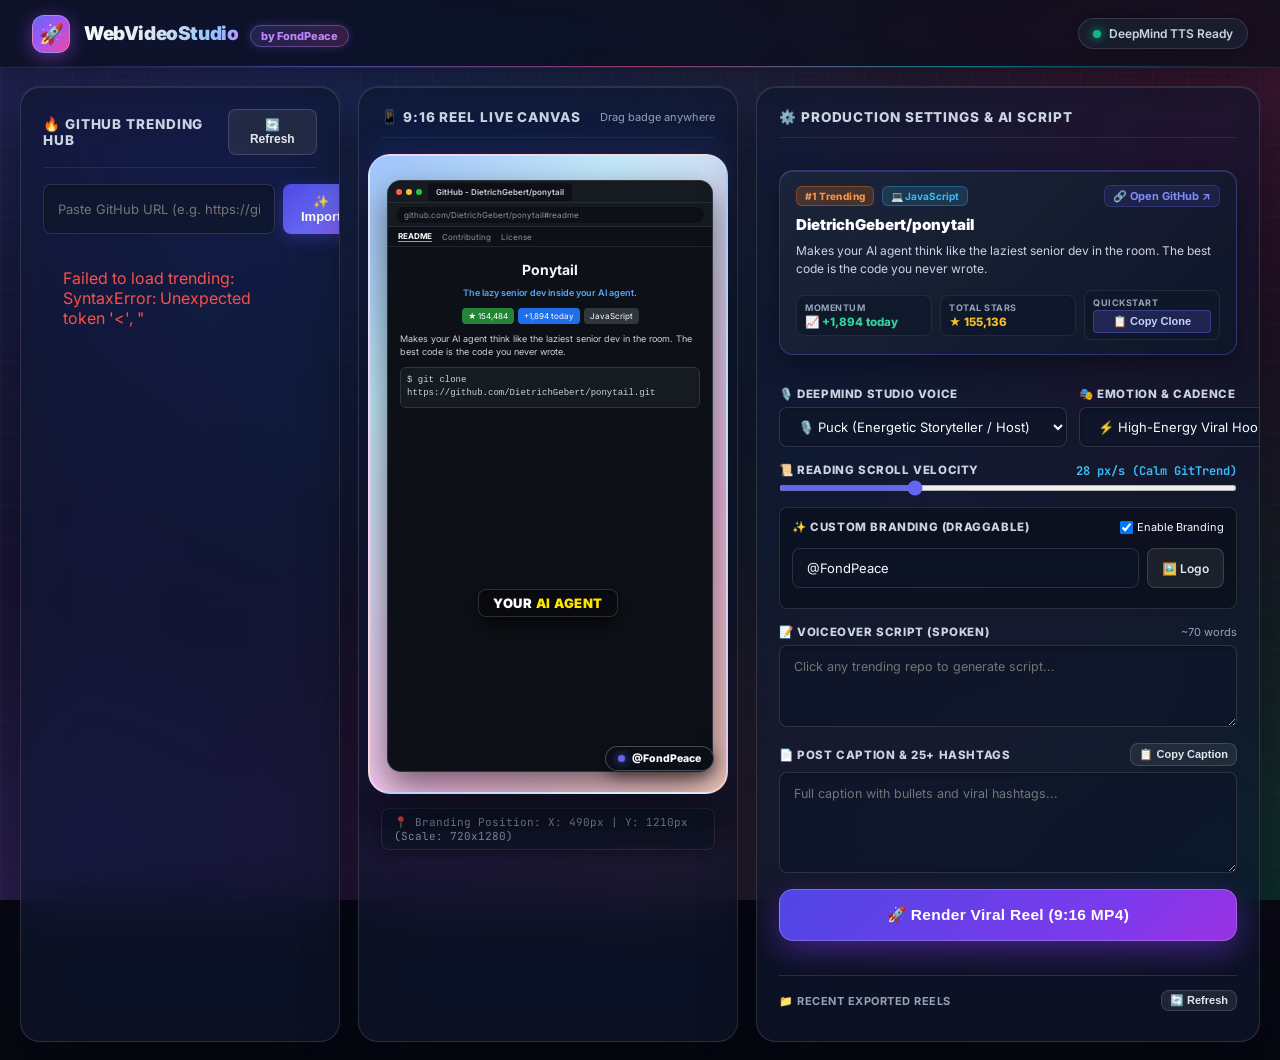
==== commit 883d0765: "feat: showcase loaded studio UI, animated reel demo, and FondPeace ecosystem" ====
--- a/static/index.html
+++ b/static/index.html
@@ -3,7 +3,7 @@
 <head>
   <meta charset="UTF-8">
   <meta name="viewport" content="width=device-width, initial-scale=1.0, maximum-scale=1.0, user-scalable=no, viewport-fit=cover">
-  <title>FondPeace Studio — Viral GitTrend Reel Engine</title>
+  <title>WebVideoStudio — Autonomous Viral Reel Engine</title>
   
   <!-- PWA & Native App Meta Tags -->
   <link rel="manifest" href="/static/manifest.json">
@@ -23,8 +23,8 @@
     <div class="brand-container">
       <div class="brand-logo">🚀</div>
       <div>
-        <span class="brand-title">FondPeace Studio</span>
-        <span class="brand-tag">Native App</span>
+        <span class="brand-title">WebVideoStudio</span>
+        <span class="brand-tag">by FondPeace</span>
       </div>
     </div>
     <div class="header-status">
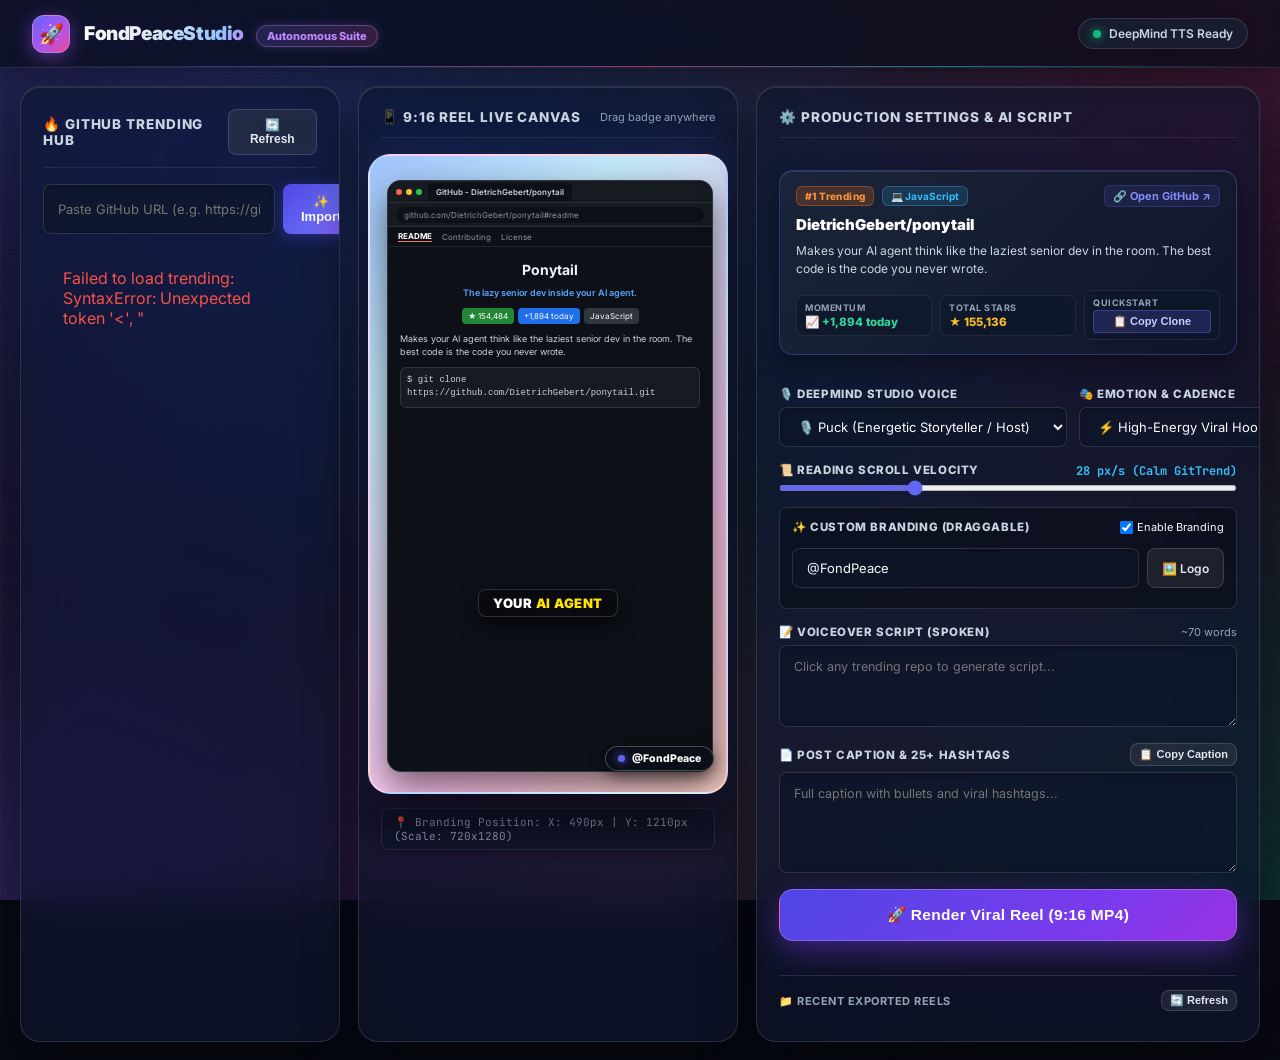
==== commit cd8de22c: "feat: rebrand project and title to FondPeaceStudio" ====
--- a/static/index.html
+++ b/static/index.html
@@ -3,7 +3,7 @@
 <head>
   <meta charset="UTF-8">
   <meta name="viewport" content="width=device-width, initial-scale=1.0, maximum-scale=1.0, user-scalable=no, viewport-fit=cover">
-  <title>WebVideoStudio — Autonomous Viral Reel Engine</title>
+  <title>FondPeaceStudio — Autonomous Viral Reel Engine</title>
   
   <!-- PWA & Native App Meta Tags -->
   <link rel="manifest" href="/static/manifest.json">
@@ -23,8 +23,8 @@
     <div class="brand-container">
       <div class="brand-logo">🚀</div>
       <div>
-        <span class="brand-title">WebVideoStudio</span>
-        <span class="brand-tag">by FondPeace</span>
+        <span class="brand-title">FondPeaceStudio</span>
+        <span class="brand-tag">Autonomous Suite</span>
       </div>
     </div>
     <div class="header-status">
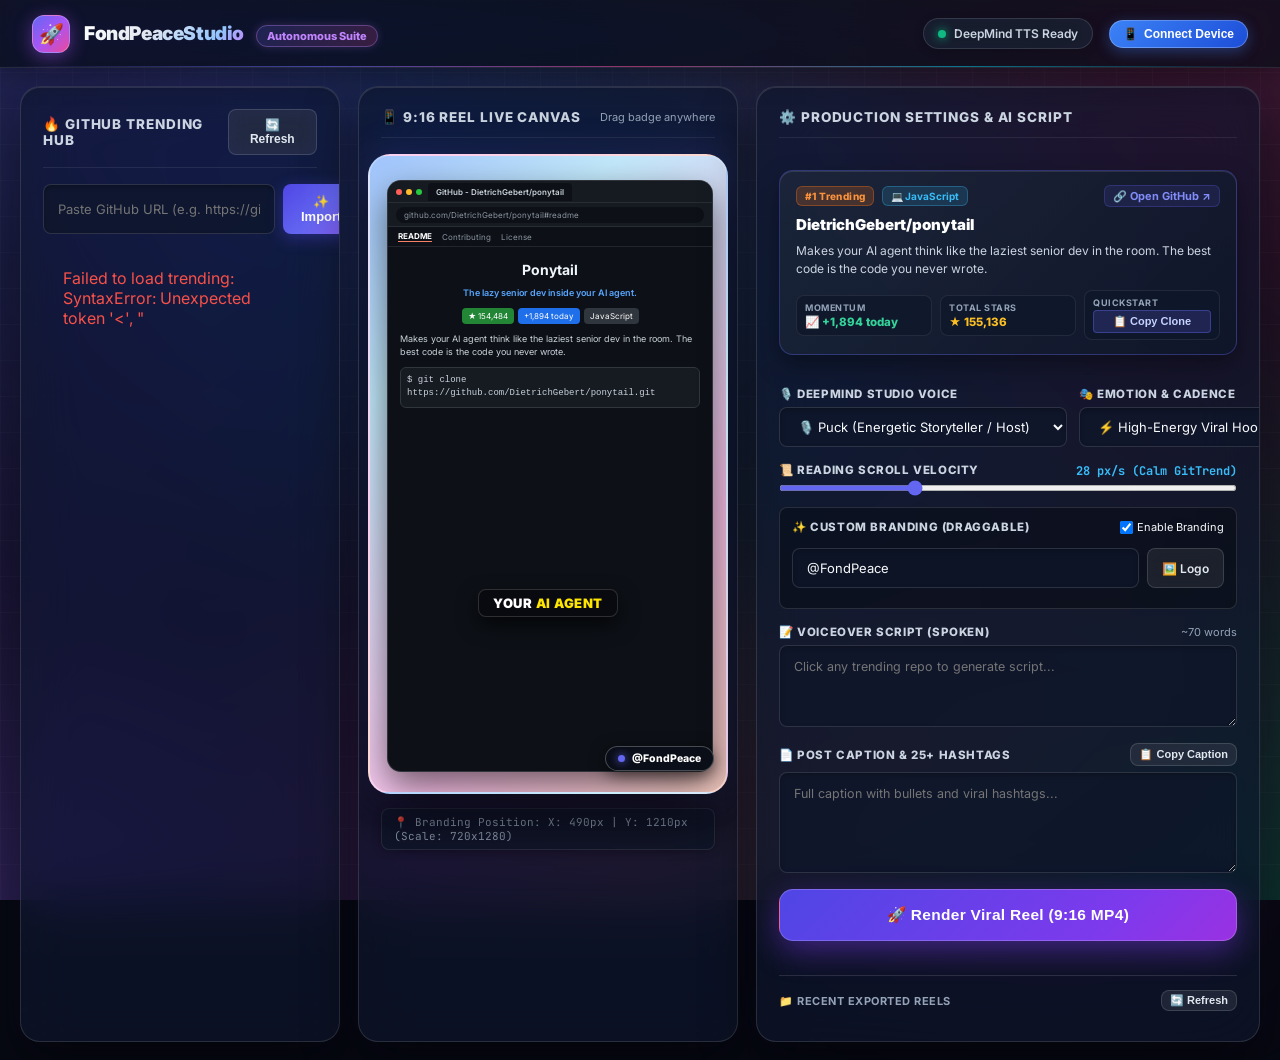
==== commit 17994183: "feat: complete multi-device standalone app with native window, PWA, LAN connect and desktop shortcut" ====
--- a/static/index.html
+++ b/static/index.html
@@ -2,17 +2,31 @@
 <html lang="en">
 <head>
   <meta charset="UTF-8">
-  <meta name="viewport" content="width=device-width, initial-scale=1.0, maximum-scale=1.0, user-scalable=no, viewport-fit=cover">
+  <meta name="viewport" content="width=device-width, initial-scale=1.0, maximum-scale=5.0, viewport-fit=cover">
   <title>FondPeaceStudio — Autonomous Viral Reel Engine</title>
   
-  <!-- PWA & Native App Meta Tags -->
-  <link rel="manifest" href="/static/manifest.json">
+  <!-- PWA & Native App Meta Tags (Android, iOS, iPadOS, macOS, Windows) -->
+  <link rel="manifest" href="/manifest.json">
   <meta name="theme-color" content="#070913">
+  
+  <!-- Android & General Web App -->
   <meta name="mobile-web-app-capable" content="yes">
+  <meta name="application-name" content="FondPeace Studio">
+
+  <!-- iOS & iPadOS Safari Standalone PWA -->
   <meta name="apple-mobile-web-app-capable" content="yes">
   <meta name="apple-mobile-web-app-status-bar-style" content="black-translucent">
+  <meta name="apple-mobile-web-app-title" content="FondPeace Studio">
   <link rel="apple-touch-icon" href="/static/icon-192.png">
-  <link rel="icon" type="image/png" href="/static/icon-192.png">
+  <link rel="apple-touch-icon" sizes="192x192" href="/static/icon-192.png">
+  <link rel="apple-touch-icon" sizes="512x512" href="/static/icon-512.png">
+  
+  <!-- Windows & Browser Favicons -->
+  <meta name="msapplication-TileColor" content="#070913">
+  <meta name="msapplication-TileImage" content="/static/icon-192.png">
+  <link rel="icon" type="image/png" sizes="192x192" href="/static/icon-192.png">
+  <link rel="icon" type="image/png" sizes="512x512" href="/static/icon-512.png">
+  <link rel="shortcut icon" href="/favicon.ico">
 
   <link rel="stylesheet" href="/static/style.css">
 </head>
@@ -32,6 +46,10 @@
         <span class="pulse-dot"></span>
         <span id="api-status-text">DeepMind TTS Ready</span>
       </div>
+      <button id="btn-connect-mobile" class="btn-connect-devices" title="Connect Phone, Tablet, or LAN Devices">
+        <span>📱</span>
+        <span>Connect Device</span>
+      </button>
       <button id="btn-install-pwa" class="btn-install-app" title="Install as standalone desktop/mobile app" style="display: none;">
         <span>📲</span>
         <span>Install App</span>
@@ -301,6 +319,47 @@
     </button>
   </nav>
 
+  <!-- Multi-Device LAN & Mobile Modal -->
+  <div id="device-connect-modal" class="modal-backdrop" style="display: none;">
+    <div class="modal-card">
+      <div class="modal-header">
+        <div style="display: flex; align-items: center; gap: 8px;">
+          <span style="font-size: 20px;">📱</span>
+          <span style="font-weight: 800; font-size: 16px;">Connect Phone / Tablet</span>
+        </div>
+        <button id="btn-close-device-modal" class="modal-close">&times;</button>
+      </div>
+      <div class="modal-body">
+        <p style="font-size: 13px; color: var(--text-muted); margin-bottom: 14px;">
+          Scan the QR code or open the link on your phone/tablet connected to the same Wi-Fi network:
+        </p>
+        
+        <div class="lan-url-box">
+          <span id="lan-url-text" class="lan-url-text">http://10.231.34.170:8000</span>
+          <button id="btn-copy-lan-url" class="btn-copy-chip">📋 Copy</button>
+        </div>
+
+        <div id="lan-qrcode-container" class="qrcode-wrapper">
+          <!-- Rendered dynamically -->
+        </div>
+
+        <div class="device-tips">
+          <div class="tip-row">
+            <span>📲</span>
+            <span><strong>Install as App:</strong> Tap your browser menu & select <em>"Add to Home Screen"</em> or <em>"Install App"</em> on your phone.</span>
+          </div>
+          <div class="tip-row">
+            <span>⚡</span>
+            <span><strong>Zero Setup:</strong> Generate viral reels, edit scripts, and preview vertical canvas anywhere!</span>
+          </div>
+        </div>
+      </div>
+    </div>
+  </div>
+
+  <!-- Mobile Floating Notification Toast -->
+  <div id="mobile-toast" class="mobile-toast" style="display: none;"></div>
+
   <script src="/static/app.js"></script>
 </body>
 </html>
--- a/static/style.css
+++ b/static/style.css
@@ -995,14 +995,15 @@
   box-shadow: 0 6px 20px rgba(16, 185, 129, 0.6);
 }
 
-/* Bottom Mobile App Navigation Bar */
+/* Bottom Mobile App Navigation Bar (With iPhone Safe Area & Android Nav Bar support) */
 .mobile-bottom-nav {
   display: none;
   position: fixed;
   bottom: 0;
   left: 0;
   right: 0;
-  height: 64px;
+  height: calc(64px + env(safe-area-inset-bottom, 0px));
+  padding-bottom: env(safe-area-inset-bottom, 0px);
   background: rgba(11, 15, 25, 0.94);
   backdrop-filter: blur(24px) saturate(180%);
   -webkit-backdrop-filter: blur(24px) saturate(180%);
@@ -1010,7 +1011,8 @@
   z-index: 99999;
   align-items: center;
   justify-content: space-around;
-  padding: 0 8px;
+  padding-left: 8px;
+  padding-right: 8px;
   box-shadow: 0 -4px 30px rgba(0, 0, 0, 0.7);
 }
 
@@ -1146,11 +1148,14 @@
     border-radius: var(--radius-md);
   }
 
-  /* Scale 360px canvas on narrower 320-360px screens */
+  /* Fluid 9:16 Canvas on Android / iPhone narrow screens */
   .canvas-wrapper {
-    transform: scale(0.88);
-    transform-origin: top center;
-    margin-bottom: -70px;
+    width: 320px;
+    max-width: calc(100vw - 32px);
+    height: auto;
+    aspect-ratio: 9 / 16;
+    margin: 0 auto 16px auto;
+    transform: none;
   }
 
   .search-box {
@@ -1166,3 +1171,145 @@
     font-size: 14px;
   }
 }
+
+/* Connect Device Button */
+.btn-connect-devices {
+  background: linear-gradient(135deg, #3b82f6 0%, #1d4ed8 100%);
+  color: #ffffff;
+  border: 1px solid rgba(255, 255, 255, 0.25);
+  border-radius: 20px;
+  padding: 6px 13px;
+  font-size: 12px;
+  font-weight: 800;
+  display: flex;
+  align-items: center;
+  gap: 6px;
+  cursor: pointer;
+  box-shadow: 0 4px 14px rgba(59, 130, 246, 0.35);
+  transition: transform 0.2s ease, box-shadow 0.2s ease;
+}
+.btn-connect-devices:hover {
+  transform: translateY(-2px);
+  box-shadow: 0 6px 18px rgba(59, 130, 246, 0.55);
+}
+
+/* Modal Backdrop & Card */
+.modal-backdrop {
+  position: fixed;
+  inset: 0;
+  background: rgba(0, 0, 0, 0.75);
+  backdrop-filter: blur(10px);
+  -webkit-backdrop-filter: blur(10px);
+  z-index: 100000;
+  display: flex;
+  align-items: center;
+  justify-content: center;
+  padding: 16px;
+}
+.modal-card {
+  background: linear-gradient(145deg, #131b2e 0%, #0b0f19 100%);
+  border: 1px solid rgba(255, 255, 255, 0.15);
+  border-radius: 20px;
+  max-width: 440px;
+  width: 100%;
+  padding: 24px;
+  box-shadow: 0 25px 60px rgba(0, 0, 0, 0.8), 0 0 35px rgba(59, 130, 246, 0.25);
+  animation: modalPop 0.25s cubic-bezier(0.16, 1, 0.3, 1);
+}
+@keyframes modalPop {
+  from { opacity: 0; transform: scale(0.92); }
+  to { opacity: 1; transform: scale(1); }
+}
+.modal-header {
+  display: flex;
+  justify-content: space-between;
+  align-items: center;
+  margin-bottom: 16px;
+  padding-bottom: 12px;
+  border-bottom: 1px solid rgba(255, 255, 255, 0.1);
+}
+.modal-close {
+  background: rgba(255, 255, 255, 0.08);
+  border: none;
+  color: #94a3b8;
+  font-size: 20px;
+  width: 32px;
+  height: 32px;
+  border-radius: 50%;
+  display: flex;
+  align-items: center;
+  justify-content: center;
+  cursor: pointer;
+  transition: all 0.2s;
+}
+.modal-close:hover {
+  background: rgba(255, 255, 255, 0.2);
+  color: #fff;
+}
+.lan-url-box {
+  background: rgba(15, 23, 42, 0.8);
+  border: 1px solid rgba(59, 130, 246, 0.4);
+  border-radius: 10px;
+  padding: 8px 12px;
+  display: flex;
+  align-items: center;
+  justify-content: space-between;
+  margin-bottom: 16px;
+}
+.lan-url-text {
+  font-family: 'JetBrains Mono', monospace;
+  font-size: 13px;
+  color: #38bdf8;
+  font-weight: 700;
+  word-break: break-all;
+}
+.qrcode-wrapper {
+  background: #ffffff;
+  padding: 14px;
+  border-radius: 14px;
+  width: fit-content;
+  margin: 0 auto 16px auto;
+  box-shadow: 0 8px 24px rgba(0, 0, 0, 0.4);
+}
+.qrcode-wrapper img, .qrcode-wrapper svg {
+  display: block;
+}
+.device-tips {
+  display: flex;
+  flex-direction: column;
+  gap: 10px;
+  background: rgba(255, 255, 255, 0.03);
+  padding: 12px;
+  border-radius: 12px;
+  border: 1px solid rgba(255, 255, 255, 0.06);
+}
+.tip-row {
+  display: flex;
+  align-items: flex-start;
+  gap: 8px;
+  font-size: 11.5px;
+  color: #cbd5e1;
+  line-height: 1.4;
+}
+.mobile-toast {
+  position: fixed;
+  bottom: 80px;
+  left: 50%;
+  transform: translateX(-50%);
+  background: rgba(15, 23, 42, 0.95);
+  border: 1px solid rgba(56, 189, 248, 0.5);
+  color: #ffffff;
+  padding: 10px 18px;
+  border-radius: 24px;
+  font-size: 12.5px;
+  font-weight: 700;
+  z-index: 999999;
+  box-shadow: 0 10px 30px rgba(0, 0, 0, 0.7);
+  pointer-events: none;
+  animation: toastFade 0.25s ease-out;
+}
+@keyframes toastFade {
+  from { opacity: 0; transform: translate(-50%, 10px); }
+  to { opacity: 1; transform: translate(-50%, 0); }
+}
+
